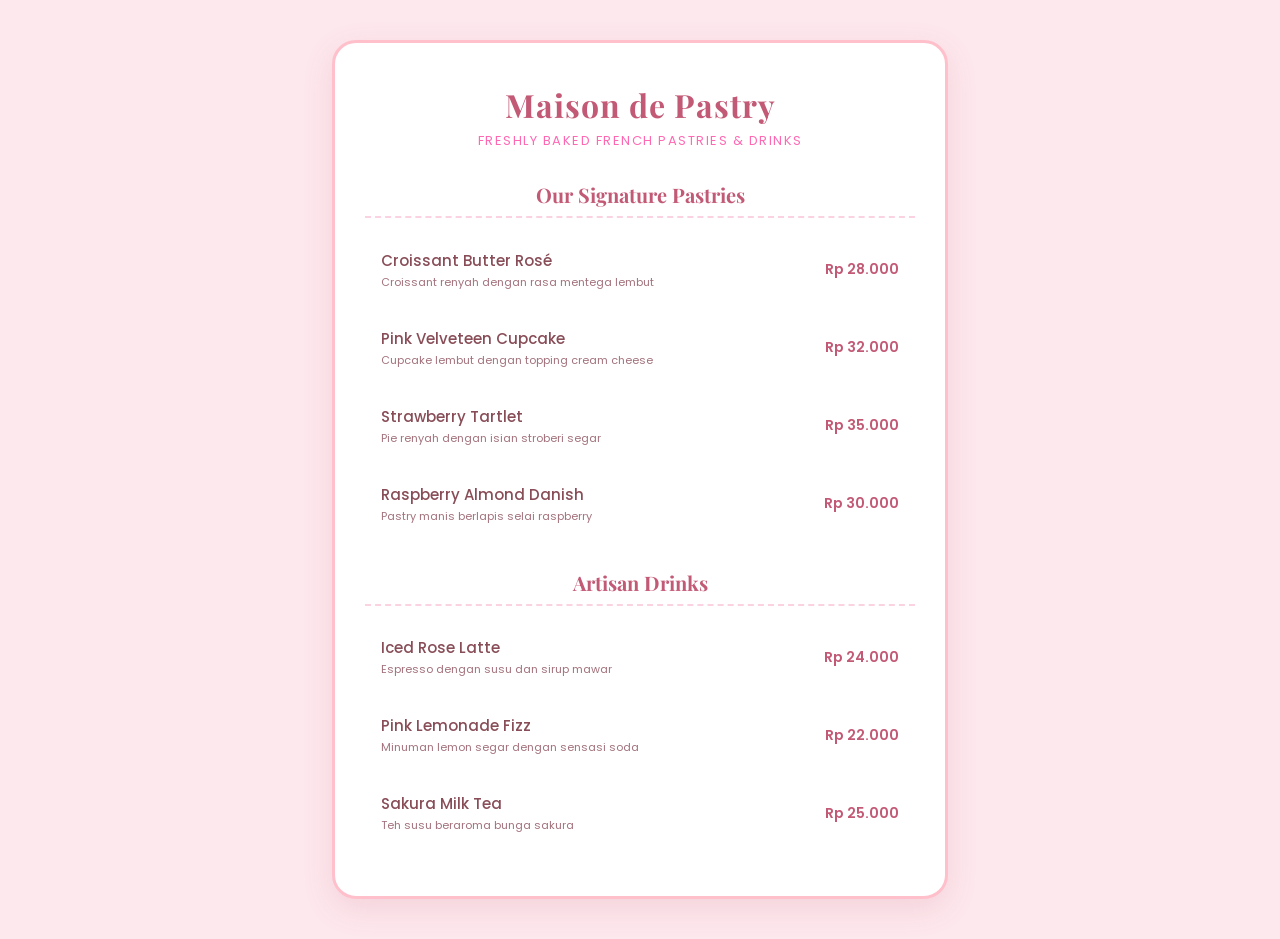
==== index.html @ 5874ddac "Add files via upload" ====
<!DOCTYPE html>
<html lang="id">
<head>
    <meta charset="UTF-8">
    <meta name="viewport" content="width=device-width, initial-scale=1.0">
    <title>Menu Maison de Pastry</title>
    <link rel="stylesheet" href="style1.css">
    <link href="https://fonts.googleapis.com/css2?family=Playfair+Display:ital,wght@0,600;1,400&family=Poppins:wght@300;400;500&display=swap" rel="stylesheet">
</head>
<body>

    <div class="card-menu">
        <h1 class="judul-toko">Maison de Pastry</h1>
        <p class="sub-judul">Freshly Baked French Pastries & Drinks</p>
        <div class="menu-section">
            <h2>Our Signature Pastries</h2>
            <ul>
                <li>
                    <div class="item-info">
                        <span class="nama-item">Croissant Butter Rosé</span>
                        <span class="deskripsi">Croissant renyah dengan rasa mentega lembut</span>
                    </div>
                    <span class="harga">Rp 28.000</span>
                </li>
                <li>
                    <div class="item-info">
                        <span class="nama-item">Pink Velveteen Cupcake</span>
                        <span class="deskripsi">Cupcake lembut dengan topping cream cheese</span>
                    </div>
                    <span class="harga">Rp 32.000</span>
                </li>
                <li>
                    <div class="item-info">
                        <span class="nama-item">Strawberry Tartlet</span>
                        <span class="deskripsi">Pie renyah dengan isian stroberi segar</span>
                    </div>
                    <span class="harga">Rp 35.000</span>
                </li>
                <li>
                    <div class="item-info">
                        <span class="nama-item">Raspberry Almond Danish</span>
                        <span class="deskripsi">Pastry manis berlapis selai raspberry</span>
                    </div>
                    <span class="harga">Rp 30.000</span>
                </li>
            </ul>
        </div>
        <div class="menu-section">
            <h2>Artisan Drinks</h2>
            <ul>
                <li>
                    <div class="item-info">
                        <span class="nama-item">Iced Rose Latte</span>
                        <span class="deskripsi">Espresso dengan susu dan sirup mawar</span>
                    </div>
                    <span class="harga">Rp 24.000</span>
                </li>
                <li>
                    <div class="item-info">
                        <span class="nama-item">Pink Lemonade Fizz</span>
                        <span class="deskripsi">Minuman lemon segar dengan sensasi soda</span>
                    </div>
                    <span class="harga">Rp 22.000</span>
                </li>
                <li>
                    <div class="item-info">
                        <span class="nama-item">Sakura Milk Tea</span>
                        <span class="deskripsi">Teh susu beraroma bunga sakura</span>
                    </div>
                    <span class="harga">Rp 25.000</span>
                </li>
            </ul>
        </div>
    </div>

</body>
</html>
---- style1.css ----
/* ===================================================
   KETERANGAN SYARAT TUGAS:
   - Grouping selector: h1, h2
   - Descendant selector: ul li
   - Pseudo-class :hover: ul li:hover
   - Format Warna 1 (Nama Warna): HotPink, Pink, White, Moccasin
   - Format Warna 2 (HEX Color): #fde8ed, #ffffff, #884d57, #c25975, #fad2e1
   =================================================== */

body {
    font-family: 'Poppins', sans-serif;
    background-color: #fde8ed; /* HEX Color */
    margin: 0;
    padding: 40px 20px;
    display: flex;
    justify-content: center;
}

.card-menu {
    background-color: #ffffff; /* HEX Color */
    width: 100%;
    max-width: 550px;
    padding: 40px 30px;
    border-radius: 24px;
    box-shadow: 0 10px 30px rgba(194, 89, 117, 0.15);
    border: 3px solid Pink; /* Named Color */
}

/* Grouping Selector: Styling h1 dan h2 sekaligus */
h1, h2 {
    font-family: 'Playfair Display', serif; /* Font Family */
    text-align: center;                    /* Text Align */
    color: #c25975;                        /* HEX Color */
}

.judul-toko {
    font-size: 32px;
    margin: 0;
    letter-spacing: 1px;
}

.sub-judul {
    text-align: center;
    color: HotPink; /* Named Color */
    font-size: 13px;
    margin-top: 5px;
    margin-bottom: 30px;
    text-transform: uppercase;
    letter-spacing: 1.5px;
}

h2 {
    font-size: 20px;
    border-bottom: 2px dashed #fad2e1; /* HEX Color */
    padding-bottom: 8px;
    margin-top: 30px;
}

ul {
    list-style: none;
    padding: 0;
    margin: 0;
}

/* Descendant Selector: Mengatur elemen li di dalam ul */
ul li {
    display: flex;
    justify-content: space-between;
    align-items: center;
    padding: 14px 16px;
    margin-bottom: 8px;
    border-radius: 12px;
    transition: all 0.3s ease;
}

/* Pseudo-class :hover: Efek pas kursor diarahin ke menu */
ul li:hover {
    background-color: Pink; /* Named Color */
    transform: translateY(-2px);
    box-shadow: 0 4px 12px rgba(0, 0, 0, 0.05);
    cursor: pointer;
}

.item-info {
    display: flex;
    flex-direction: column;
}

.nama-item {
    font-weight: 500;
    color: #884d57; /* HEX Color */
    font-size: 15px;
}

.deskripsi {
    font-size: 11px;
    color: #a3727c; /* HEX Color */
    margin-top: 2px;
}

.harga {
    font-weight: 600;
    color: #c25975; /* HEX Color */
    font-size: 14px;
}

/* Efek ganti warna teks saat di-hover */
ul li:hover .nama-item,
ul li:hover .deskripsi,
ul li:hover .harga {
    color: White; /* Named Color */
}
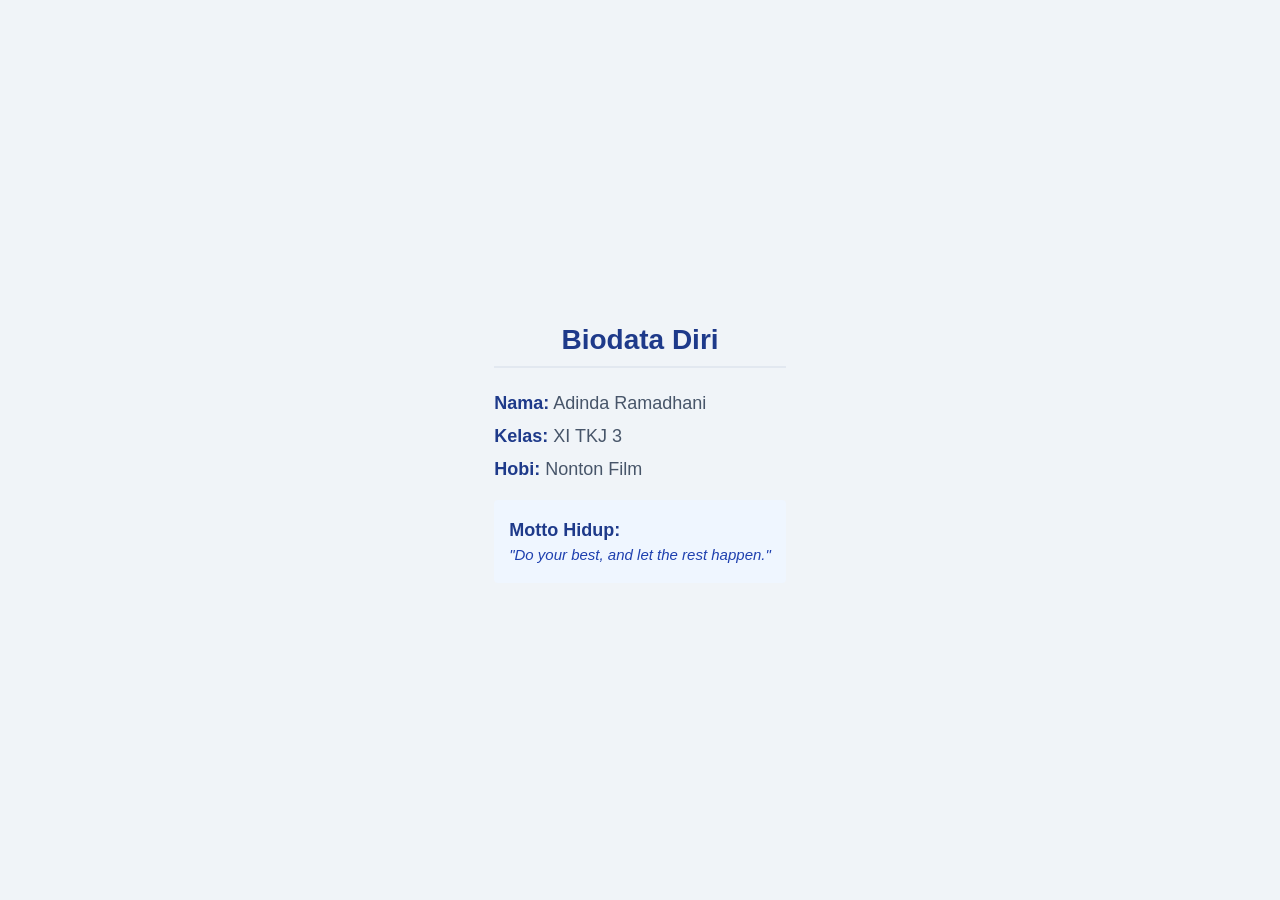
==== commit 50d044d8: "Add files via upload" ====
--- a/index.html
+++ b/index.html
@@ -3,75 +3,31 @@
 <head>
     <meta charset="UTF-8">
     <meta name="viewport" content="width=device-width, initial-scale=1.0">
-    <title>Menu Maison de Pastry</title>
+    <title>Biodata Diri</title>
     <link rel="stylesheet" href="style1.css">
-    <link href="https://fonts.googleapis.com/css2?family=Playfair+Display:ital,wght@0,600;1,400&family=Poppins:wght@300;400;500&display=swap" rel="stylesheet">
 </head>
 <body>
 
-    <div class="card-menu">
-        <h1 class="judul-toko">Maison de Pastry</h1>
-        <p class="sub-judul">Freshly Baked French Pastries & Drinks</p>
-        <div class="menu-section">
-            <h2>Our Signature Pastries</h2>
-            <ul>
-                <li>
-                    <div class="item-info">
-                        <span class="nama-item">Croissant Butter Rosé</span>
-                        <span class="deskripsi">Croissant renyah dengan rasa mentega lembut</span>
-                    </div>
-                    <span class="harga">Rp 28.000</span>
-                </li>
-                <li>
-                    <div class="item-info">
-                        <span class="nama-item">Pink Velveteen Cupcake</span>
-                        <span class="deskripsi">Cupcake lembut dengan topping cream cheese</span>
-                    </div>
-                    <span class="harga">Rp 32.000</span>
-                </li>
-                <li>
-                    <div class="item-info">
-                        <span class="nama-item">Strawberry Tartlet</span>
-                        <span class="deskripsi">Pie renyah dengan isian stroberi segar</span>
-                    </div>
-                    <span class="harga">Rp 35.000</span>
-                </li>
-                <li>
-                    <div class="item-info">
-                        <span class="nama-item">Raspberry Almond Danish</span>
-                        <span class="deskripsi">Pastry manis berlapis selai raspberry</span>
-                    </div>
-                    <span class="harga">Rp 30.000</span>
-                </li>
-            </ul>
+    <div class="info-item">
+        <h1>Biodata Diri</h1>
+        
+        <div class="info-item">
+            <span class="label">Nama:</span> Adinda Ramadhani
         </div>
-        <div class="menu-section">
-            <h2>Artisan Drinks</h2>
-            <ul>
-                <li>
-                    <div class="item-info">
-                        <span class="nama-item">Iced Rose Latte</span>
-                        <span class="deskripsi">Espresso dengan susu dan sirup mawar</span>
-                    </div>
-                    <span class="harga">Rp 24.000</span>
-                </li>
-                <li>
-                    <div class="item-info">
-                        <span class="nama-item">Pink Lemonade Fizz</span>
-                        <span class="deskripsi">Minuman lemon segar dengan sensasi soda</span>
-                    </div>
-                    <span class="harga">Rp 22.000</span>
-                </li>
-                <li>
-                    <div class="item-info">
-                        <span class="nama-item">Sakura Milk Tea</span>
-                        <span class="deskripsi">Teh susu beraroma bunga sakura</span>
-                    </div>
-                    <span class="harga">Rp 25.000</span>
-                </li>
-            </ul>
+        
+        <div class="info-item">
+            <span class="label">Kelas:</span> XI TKJ 3
+        </div>
+        
+        <div class="info-item">
+            <span class="label">Hobi:</span> Nonton Film
+        </div>
+        
+        <div class="motto-box">
+            <p class="label">Motto Hidup:</p>
+            <p class="motto-teks">"Do your best, and let the rest happen."</p>
         </div>
     </div>
 
 </body>
-</html> +</html>
--- a/style1.css
+++ b/style1.css
@@ -1,112 +1,49 @@
-/* ===================================================
-   KETERANGAN SYARAT TUGAS:
-   - Grouping selector: h1, h2
-   - Descendant selector: ul li
-   - Pseudo-class :hover: ul li:hover
-   - Format Warna 1 (Nama Warna): HotPink, Pink, White, Moccasin
-   - Format Warna 2 (HEX Color): #fde8ed, #ffffff, #884d57, #c25975, #fad2e1
-   =================================================== */
-
 body {
-    font-family: 'Poppins', sans-serif;
-    background-color: #fde8ed; /* HEX Color */
-    margin: 0;
-    padding: 40px 20px;
+    background-color: #f0f4f8;
+    font-family: 'Segoe UI', Tahoma, Geneva, Verdana, sans-serif;
+    color: #333333;
+    font-size: 16px;
     display: flex;
     justify-content: center;
-}
-
-.card-menu {
-    background-color: #ffffff; /* HEX Color */
-    width: 100%;
-    max-width: 550px;
-    padding: 40px 30px;
-    border-radius: 24px;
-    box-shadow: 0 10px 30px rgba(194, 89, 117, 0.15);
-    border: 3px solid Pink; /* Named Color */
-}
-
-/* Grouping Selector: Styling h1 dan h2 sekaligus */
-h1, h2 {
-    font-family: 'Playfair Display', serif; /* Font Family */
-    text-align: center;                    /* Text Align */
-    color: #c25975;                        /* HEX Color */
-}
-
-.judul-toko {
-    font-size: 32px;
-    margin: 0;
-    letter-spacing: 1px;
-}
-
-.sub-judul {
-    text-align: center;
-    color: HotPink; /* Named Color */
-    font-size: 13px;
-    margin-top: 5px;
-    margin-bottom: 30px;
-    text-transform: uppercase;
-    letter-spacing: 1.5px;
-}
-
-h2 {
-    font-size: 20px;
-    border-bottom: 2px dashed #fad2e1; /* HEX Color */
-    padding-bottom: 8px;
-    margin-top: 30px;
-}
-
-ul {
-    list-style: none;
-    padding: 0;
+    align-items: center;
+    min-height: 100vh;
     margin: 0;
 }
 
-/* Descendant Selector: Mengatur elemen li di dalam ul */
-ul li {
-    display: flex;
-    justify-content: space-between;
-    align-items: center;
-    padding: 14px 16px;
-    margin-bottom: 8px;
-    border-radius: 12px;
-    transition: all 0.3s ease;
+h1 {
+    color: #1e3a8a;
+    font-size: 28px;
+    text-align: center;
+    margin-bottom: 25px;
+    border-bottom: 2px solid #e2e8f0;
+    padding-bottom: 10px;
 }
 
-/* Pseudo-class :hover: Efek pas kursor diarahin ke menu */
-ul li:hover {
-    background-color: Pink; /* Named Color */
-    transform: translateY(-2px);
-    box-shadow: 0 4px 12px rgba(0, 0, 0, 0.05);
-    cursor: pointer;
+p {
+    margin: 5px 0;
 }
 
-.item-info {
-    display: flex;
-    flex-direction: column;
+
+.info-item {
+    font-size: 18px;
+    margin-bottom: 12px;
+    color: #475569;
 }
 
-.nama-item {
-    font-weight: 500;
-    color: #884d57; /* HEX Color */
-    font-size: 15px;
+.label {
+    font-weight: bold;
+    color: #1e3a8a;
 }
 
-.deskripsi {
-    font-size: 11px;
-    color: #a3727c; /* HEX Color */
-    margin-top: 2px;
+.motto-box {
+    margin-top: 20px;
+    padding: 15px;
+    background-color: #eff6ff;
+    border-radius: 4px;
 }
 
-.harga {
-    font-weight: 600;
-    color: #c25975; /* HEX Color */
-    font-size: 14px;
-}
-
-/* Efek ganti warna teks saat di-hover */
-ul li:hover .nama-item,
-ul li:hover .deskripsi,
-ul li:hover .harga {
-    color: White; /* Named Color */
-}
+.motto-teks {
+    font-style: italic;
+    color: #1e40af;
+    font-size: 15px;
+}
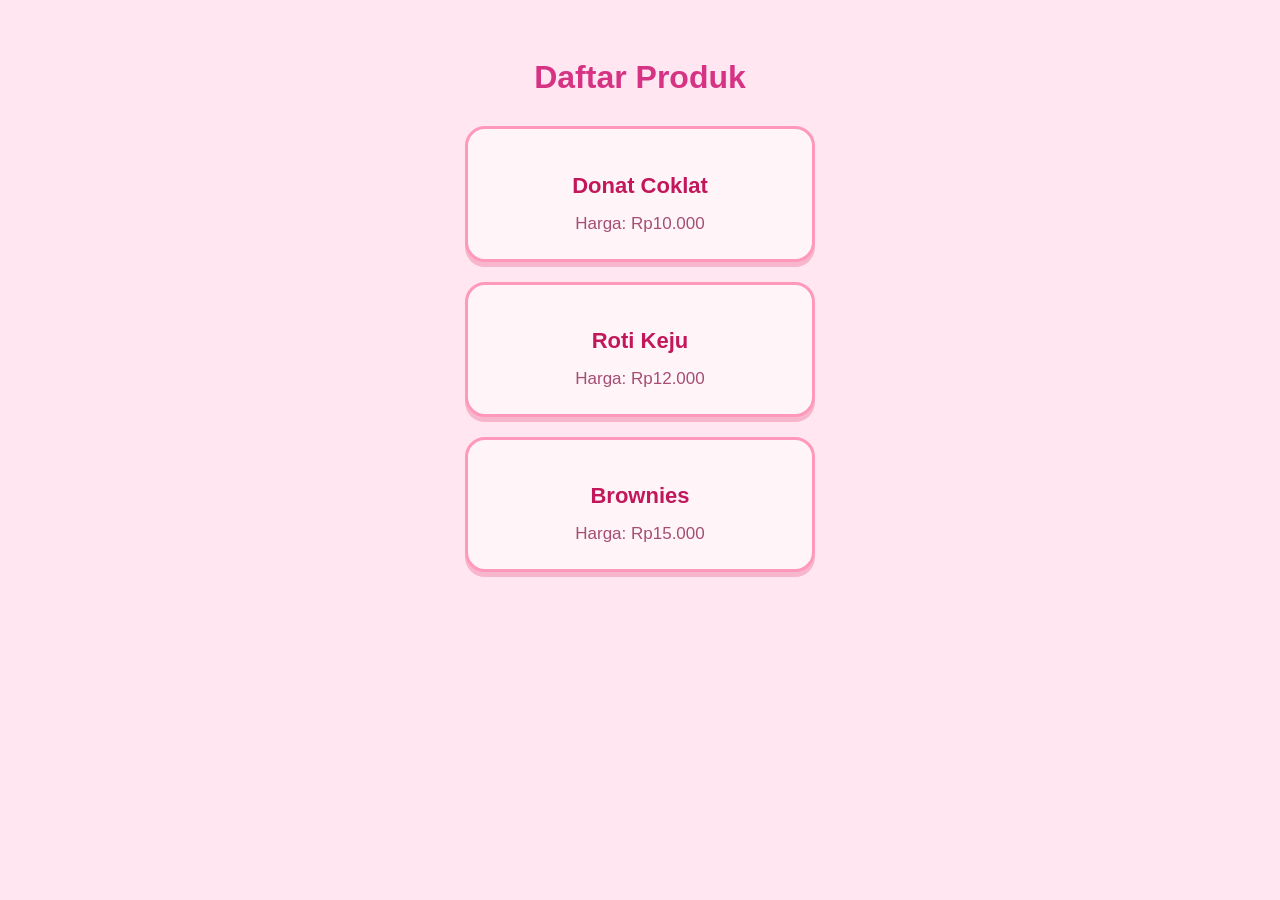
==== commit d951b92f: "Add files via upload" ====
--- a/index.html
+++ b/index.html
@@ -1,32 +1,32 @@
+
 <!DOCTYPE html>
 <html lang="id">
 <head>
     <meta charset="UTF-8">
-    <meta name="viewport" content="width=device-width, initial-scale=1.0">
-    <title>Biodata Diri</title>
-    <link rel="stylesheet" href="style1.css">
+    <title>Kartu Produk</title>
+    <link rel="stylesheet" href="style.css">
 </head>
 <body>
 
-    <div class="info-item">
-        <h1>Biodata Diri</h1>
-        
-        <div class="info-item">
-            <span class="label">Nama:</span> Adinda Ramadhani
+    <h1> Daftar Produk </h1>
+
+    <div class="produk">
+
+        <div class="kartu">
+            <h2>Donat Coklat </h2>
+            <p>Harga: Rp10.000</p>
         </div>
-        
-        <div class="info-item">
-            <span class="label">Kelas:</span> XI TKJ 3
+
+        <div class="kartu">
+            <h2>Roti Keju </h2>
+            <p>Harga: Rp12.000</p>
         </div>
-        
-        <div class="info-item">
-            <span class="label">Hobi:</span> Nonton Film
+
+        <div class="kartu">
+            <h2>Brownies </h2>
+            <p>Harga: Rp15.000</p>
         </div>
-        
-        <div class="motto-box">
-            <p class="label">Motto Hidup:</p>
-            <p class="motto-teks">"Do your best, and let the rest happen."</p>
-        </div>
+
     </div>
 
 </body>
--- a/style.css
+++ b/style.css
@@ -0,0 +1,45 @@
+
+* {
+    box-sizing: border-box;
+}
+
+body {
+    font-family: Arial, sans-serif;
+    background-color: #ffe6f0;
+    text-align: center;
+    padding: 30px;
+}
+
+h1 {
+    color: #d63384;
+    font-size: 32px;
+    margin-bottom: 30px;
+}
+
+.produk {
+    width: 350px;
+    margin: auto;
+}
+
+.kartu {
+    width: 350px;
+    padding: 25px;
+    border: 3px solid #ff99bb;
+    margin: 20px 0;
+    box-sizing: border-box;
+    background-color: #fff5f8;
+    border-radius: 20px;
+    box-shadow: 0 5px 0 #f7b6cc;
+}
+
+.kartu h2 {
+    color: #c2185b;
+    font-size: 22px;
+    margin-bottom: 15px;
+}
+
+.kartu p {
+    color: #a64d73;
+    font-size: 17px;
+    margin: 0;
+}
